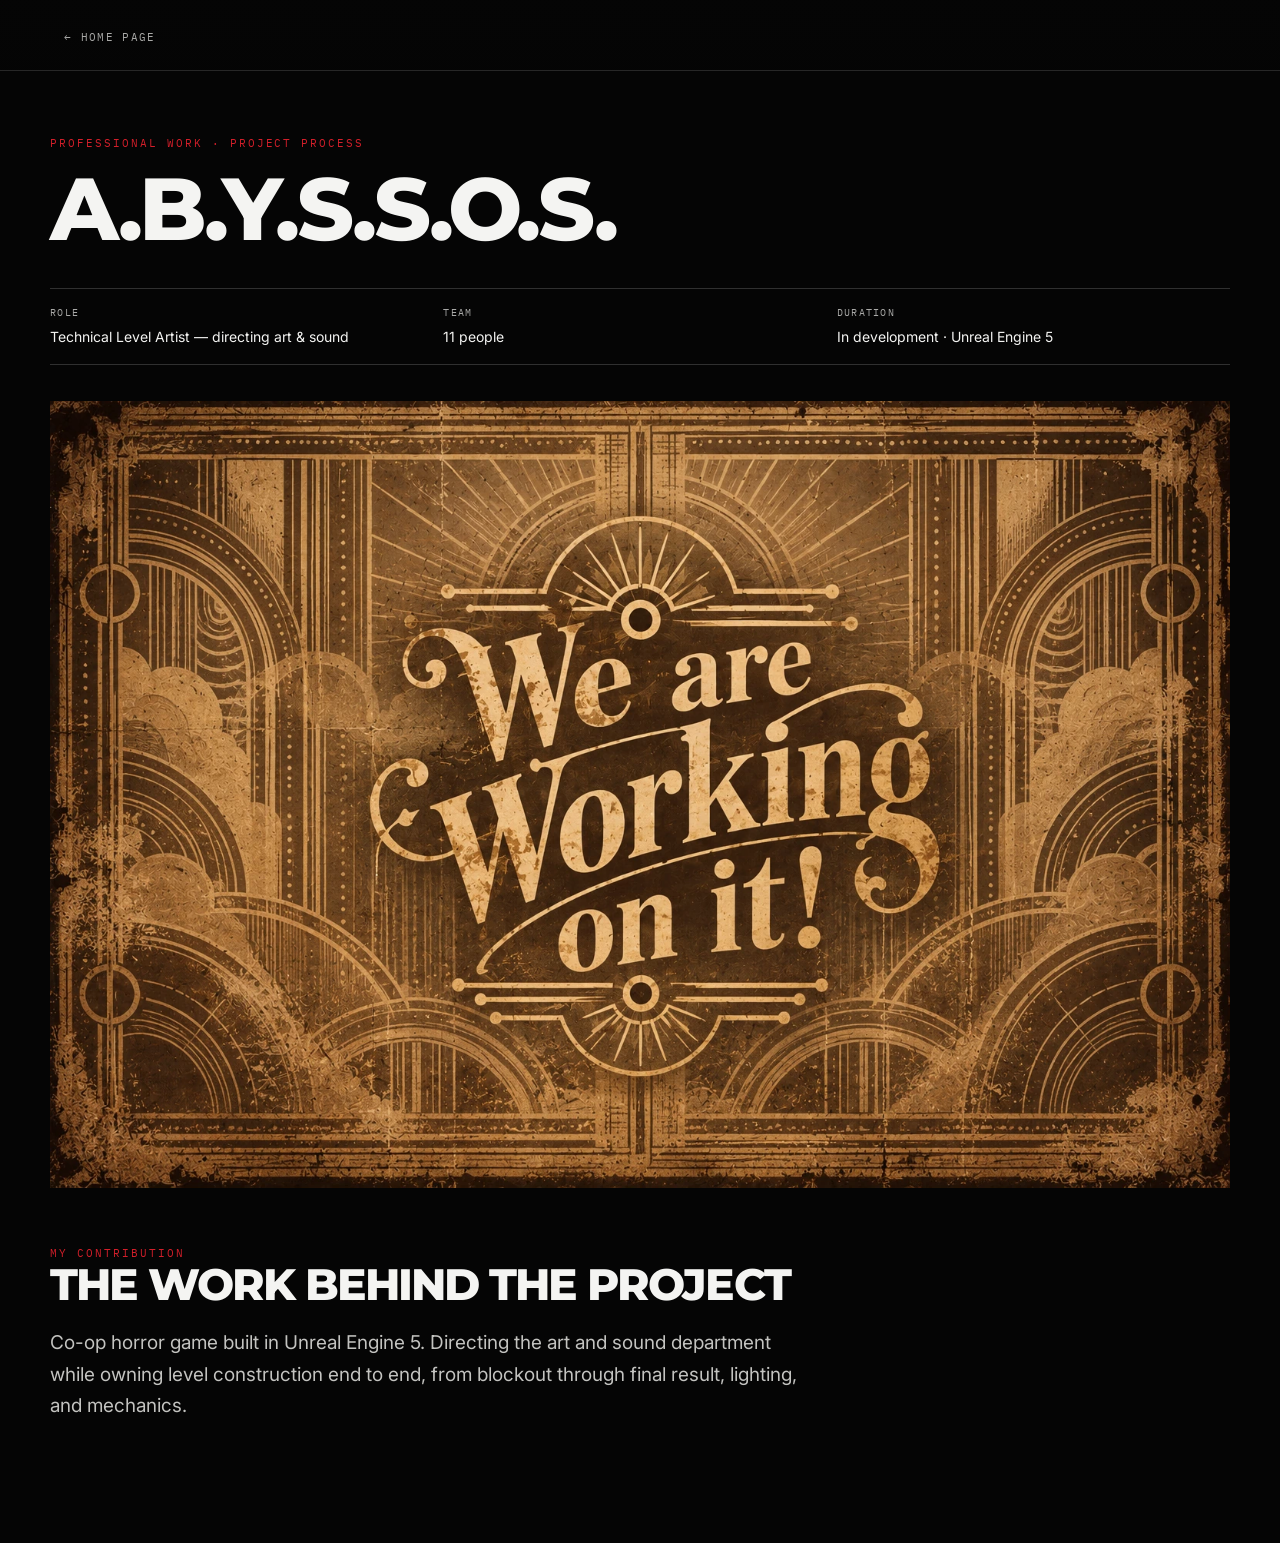
==== project-details/abyssos.html @ 3c69fbfa "Added Project tabs" ====
<!DOCTYPE html>
<html lang="en">
<head>
<meta charset="UTF-8">
<meta name="viewport" content="width=device-width, initial-scale=1">
<title>A.B.Y.S.S.O.S. — Project Process | Lorenzo Rocco</title>
<link rel="preconnect" href="https://fonts.googleapis.com">
<link rel="preconnect" href="https://fonts.gstatic.com" crossorigin>
<link href="https://fonts.googleapis.com/css2?family=Montserrat:wght@500;600;700;800&family=Inter:wght@400;500;600&family=IBM+Plex+Mono:wght@400;500&display=swap" rel="stylesheet">
<script src="../assets/page-transition.js"></script>
<link rel="stylesheet" href="./project-page.css">
</head>
<body>
<div class="page-transition" aria-hidden="true"></div>
<header class="topbar"><a class="back" href="../index.html?transition=home#professional">← Home Page</a></header>
<main>
  <div class="eyebrow">Professional Work · PROJECT PROCESS</div>
  <h1>A.B.Y.S.S.O.S.</h1>
  <div class="meta">
    <div><span>Role</span>Technical Level Artist — directing art &amp; sound</div>
    <div><span>Team</span>11 people</div>
    <div><span>Duration</span>In development · Unreal Engine 5</div>
  </div>
  <figure class="cover"><img src="../assets/abyssos.webp" alt="A.B.Y.S.S.O.S. project artwork" decoding="async"></figure>
  <section class="process">
    <div class="eyebrow">My contribution</div>
    <h2>The work behind the project</h2>
    <p>Co-op horror game built in Unreal Engine 5. Directing the art and sound department while owning level construction end to end, from blockout through final result, lighting, and mechanics.</p>
    
    <div class="page-actions"></div>
  </section>
</main>
</body>
</html>
---- project-details/project-page.css ----
:root{color-scheme:dark;--bg:#050505;--ink:#f4f4f2;--dim:#a9a9a7;--accent:#d31f2a;--line:#303030}
*{box-sizing:border-box;margin:0;padding:0}
body{min-height:100vh;background:var(--bg);color:var(--ink);font-family:Inter,Arial,sans-serif;line-height:1.65;cursor:url("../assets/designer-pencil.cur") 2 2,url("../assets/designer-pencil.png") 2 2,auto}
.page-transition{position:fixed;inset:0;z-index:1000;pointer-events:none;visibility:hidden;transform:translateX(0)}
html.page-enter-project .page-transition{visibility:visible;background:#050505;border-left:12px solid #ff3945;box-shadow:-12px 0 22px rgba(211,31,42,.6);animation:page-wipe-right .9s cubic-bezier(.72,0,.25,1) both}
html.page-enter-home .page-transition{visibility:visible;background:#050505;border-right:12px solid #ff3945;box-shadow:12px 0 22px rgba(211,31,42,.6);animation:page-wipe-left .9s cubic-bezier(.72,0,.25,1) both}
@keyframes page-wipe-right{from{transform:translateX(0)}to{transform:translateX(110%)}}
@keyframes page-wipe-left{from{transform:translateX(0)}to{transform:translateX(-110%)}}
@media(prefers-reduced-motion:reduce){.page-transition{display:none}}
a{color:inherit;text-decoration:none;cursor:inherit}
a:hover{color:var(--accent)}
.topbar{position:fixed;top:0;left:0;right:0;z-index:20;padding:22px clamp(20px,5vw,72px);border-bottom:1px solid rgba(48,48,48,.8);background:linear-gradient(to bottom,rgba(5,5,5,.98),rgba(5,5,5,.9));backdrop-filter:blur(10px)}
.back{font-family:"IBM Plex Mono",monospace;font-size:11px;letter-spacing:.12em;text-transform:uppercase;color:var(--dim)}
main{width:min(1180px,calc(100% - 40px));margin:0 auto;padding:calc(clamp(48px,8vw,100px) + 34px) 0 90px}
.eyebrow{font-family:"IBM Plex Mono",monospace;font-size:11px;letter-spacing:.18em;text-transform:uppercase;color:var(--accent)}
h1,h2{font-family:Montserrat,Arial,sans-serif;text-transform:uppercase;letter-spacing:-.045em;line-height:1.02}
h1{font-size:clamp(38px,8vw,88px);font-weight:800;margin:12px 0 34px}
h2{font-size:clamp(26px,4vw,44px);font-weight:800;margin-bottom:20px}
.meta{display:grid;grid-template-columns:repeat(3,minmax(0,1fr));border-top:1px solid var(--line);border-bottom:1px solid var(--line);margin-bottom:36px}
.meta div{padding:16px 20px 16px 0;font-size:14px}.meta span{display:block;margin-bottom:4px;color:var(--dim);font-family:"IBM Plex Mono",monospace;font-size:10px;letter-spacing:.13em;text-transform:uppercase}
.cover{width:100%;background:#111;line-height:0}.cover img{display:block;width:100%;height:auto;max-width:100%}
.process{max-width:760px;padding-top:56px}.process p{max-width:68ch;color:#c3c3c0;font-size:clamp(16px,2vw,19px)}
.award{margin-top:24px;padding:12px 16px;border:1px solid #555;color:var(--ink);font-size:13px;display:inline-block}
.page-actions{display:flex;gap:12px;flex-wrap:wrap;margin-top:32px}
.action{display:inline-flex;align-items:center;min-height:44px;padding:10px 15px;border:1px solid #777;border-bottom:2px solid var(--accent);font-family:"IBM Plex Mono",monospace;font-size:10px;font-weight:600;letter-spacing:.1em;text-transform:uppercase}
.action:hover{background:var(--accent);border-color:var(--accent);color:white}
@media(max-width:620px){.meta{grid-template-columns:1fr}.meta div{padding:12px 0;border-bottom:1px solid #202020}.meta div:last-child{border-bottom:0}.cover img{width:100%;height:auto}}
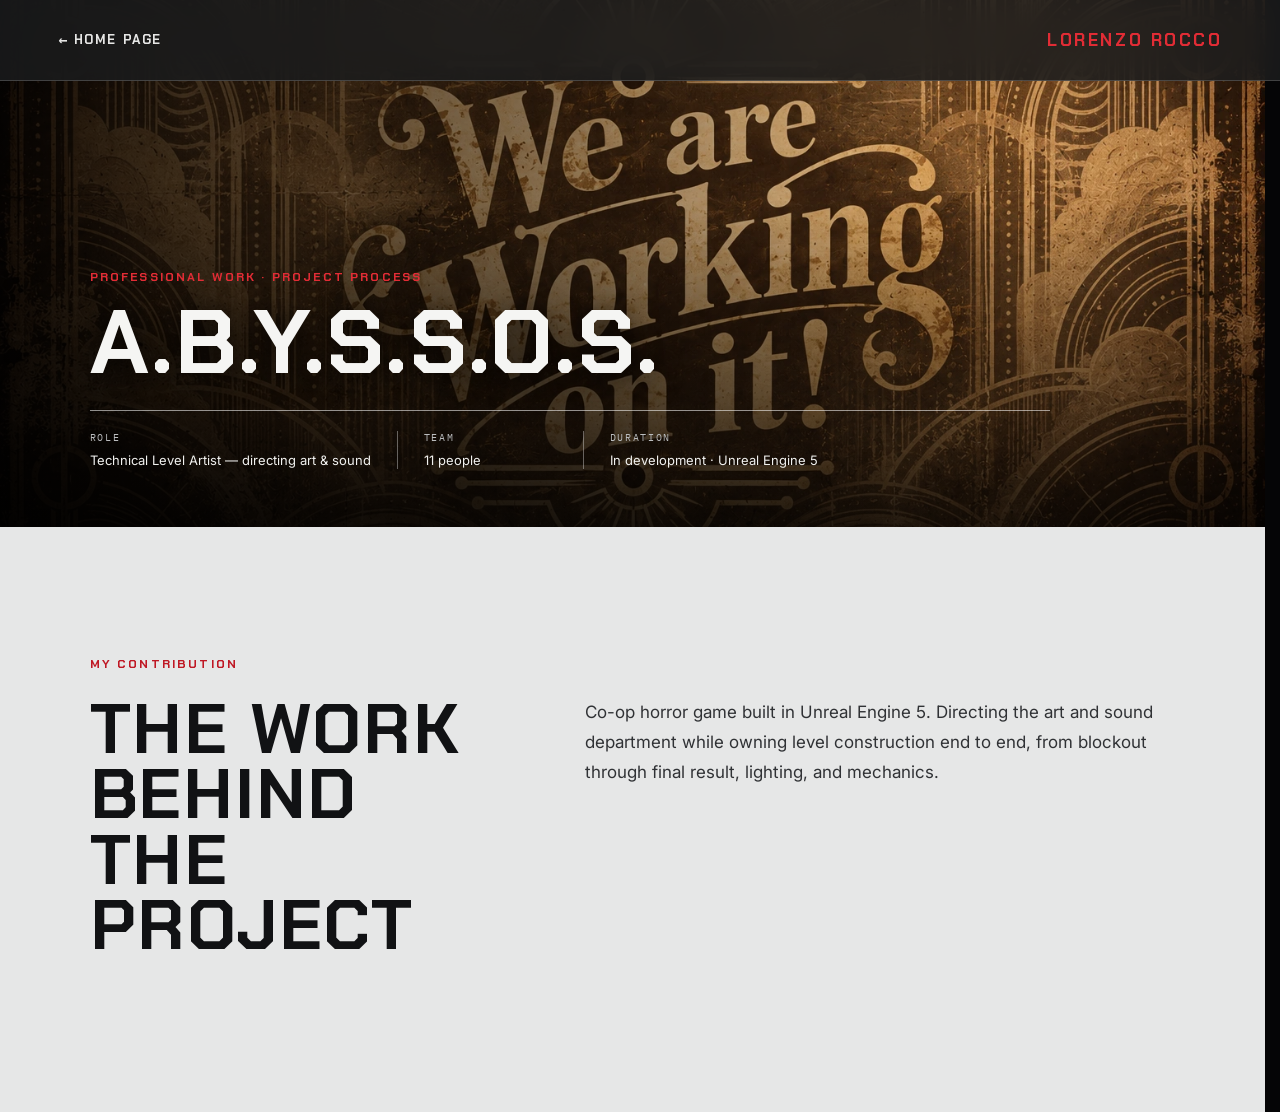
==== commit afeabfa4: "Design Update" ====
--- a/project-details/abyssos.html
+++ b/project-details/abyssos.html
@@ -7,13 +7,16 @@
 <link rel="preconnect" href="https://fonts.googleapis.com">
 <link rel="preconnect" href="https://fonts.gstatic.com" crossorigin>
 <link href="https://fonts.googleapis.com/css2?family=Montserrat:wght@500;600;700;800&family=Inter:wght@400;500;600&family=IBM+Plex+Mono:wght@400;500&display=swap" rel="stylesheet">
+<link href="https://fonts.googleapis.com/css2?family=Chakra+Petch:wght@500;600;700&display=swap" rel="stylesheet">
 <script src="../assets/page-transition.js"></script>
 <link rel="stylesheet" href="./project-page.css">
 </head>
 <body>
 <div class="page-transition" aria-hidden="true"></div>
-<header class="topbar"><a class="back" href="../index.html?transition=home#professional">← Home Page</a></header>
+<header class="topbar"><a class="back" href="../index.html?transition=home#professional">← Home Page</a><span class="brand">Lorenzo Rocco</span></header>
 <main>
+  <section class="project-hero">
+    <div class="hero-copy">
   <div class="eyebrow">Professional Work · PROJECT PROCESS</div>
   <h1>A.B.Y.S.S.O.S.</h1>
   <div class="meta">
@@ -21,7 +24,9 @@
     <div><span>Team</span>11 people</div>
     <div><span>Duration</span>In development · Unreal Engine 5</div>
   </div>
-  <figure class="cover"><img src="../assets/abyssos.webp" alt="A.B.Y.S.S.O.S. project artwork" decoding="async"></figure>
+    </div>
+    <figure class="cover"><img src="../assets/abyssos.webp" alt="A.B.Y.S.S.O.S. project artwork" decoding="async"></figure>
+  </section>
   <section class="process">
     <div class="eyebrow">My contribution</div>
     <h2>The work behind the project</h2>
@@ -31,4 +36,4 @@
   </section>
 </main>
 </body>
-</html>+</html>
--- a/project-details/project-page.css
+++ b/project-details/project-page.css
@@ -1,12 +1,31 @@
 :root{color-scheme:dark;--bg:#050505;--ink:#f4f4f2;--dim:#a9a9a7;--accent:#d31f2a;--line:#303030}
 *{box-sizing:border-box;margin:0;padding:0}
+html{overflow-y:scroll;scrollbar-gutter:stable}
 body{min-height:100vh;background:var(--bg);color:var(--ink);font-family:Inter,Arial,sans-serif;line-height:1.65;cursor:url("../assets/designer-pencil.cur") 2 2,url("../assets/designer-pencil.png") 2 2,auto}
-.page-transition{position:fixed;inset:0;z-index:1000;pointer-events:none;visibility:hidden;transform:translateX(0)}
-html.page-enter-project .page-transition{visibility:visible;background:#050505;border-left:12px solid #ff3945;box-shadow:-12px 0 22px rgba(211,31,42,.6);animation:page-wipe-right .9s cubic-bezier(.72,0,.25,1) both}
-html.page-enter-home .page-transition{visibility:visible;background:#050505;border-right:12px solid #ff3945;box-shadow:12px 0 22px rgba(211,31,42,.6);animation:page-wipe-left .9s cubic-bezier(.72,0,.25,1) both}
-@keyframes page-wipe-right{from{transform:translateX(0)}to{transform:translateX(110%)}}
-@keyframes page-wipe-left{from{transform:translateX(0)}to{transform:translateX(-110%)}}
-@media(prefers-reduced-motion:reduce){.page-transition{display:none}}
+@view-transition{navigation:auto}
+.page-transition{display:none}
+.page-preview-shell{position:fixed;top:0;bottom:0;z-index:1001;width:0;overflow:hidden;pointer-events:none}
+.page-preview-shell-project{left:0;background:#050505}
+.page-preview-shell-home{right:0;background:#0b0c0a}
+.page-preview-shell.is-revealing{animation:preview-expand .72s cubic-bezier(.72,0,.25,1) both}
+.page-preview{position:absolute;top:0;width:100vw;height:100vh;border:0;background:transparent;pointer-events:none}
+.page-preview-shell-project .page-preview{left:0}
+.page-preview-shell-home .page-preview{right:0}
+.page-preview-edge{position:fixed;top:0;bottom:0;z-index:1002;width:12px;background:#ff3945;box-shadow:0 0 22px rgba(211,31,42,.7);pointer-events:none;opacity:0}
+.page-preview-edge-project{left:0}
+.page-preview-edge-home{right:0}
+.page-preview-edge-project.is-revealing{opacity:1;animation:preview-edge-right .72s cubic-bezier(.72,0,.25,1) both}
+.page-preview-edge-home.is-revealing{opacity:1;animation:preview-edge-left .72s cubic-bezier(.72,0,.25,1) both}
+@keyframes preview-expand{from{width:0}to{width:100vw}}
+@keyframes preview-edge-right{from{transform:translateX(-12px)}to{transform:translateX(100vw)}}
+@keyframes preview-edge-left{from{transform:translateX(12px)}to{transform:translateX(-100vw)}}
+html.native-page-transition::view-transition-new(root){z-index:1;animation:none}
+html.native-page-transition::view-transition-old(root){z-index:2}
+html.native-page-transition.page-enter-project::view-transition-old(root){border-left:12px solid #ff3945;box-shadow:-12px 0 22px rgba(211,31,42,.6);animation:native-old-right .72s cubic-bezier(.72,0,.25,1) both}
+html.native-page-transition.page-enter-home::view-transition-old(root){border-right:12px solid #ff3945;box-shadow:12px 0 22px rgba(211,31,42,.6);animation:native-old-left .72s cubic-bezier(.72,0,.25,1) both}
+@keyframes native-old-right{from{transform:translateX(0)}to{transform:translateX(110%)}}
+@keyframes native-old-left{from{transform:translateX(0)}to{transform:translateX(-110%)}}
+@media(prefers-reduced-motion:reduce){.page-preview-shell,.page-preview-edge{display:none}}
 a{color:inherit;text-decoration:none;cursor:inherit}
 a:hover{color:var(--accent)}
 .topbar{position:fixed;top:0;left:0;right:0;z-index:20;padding:22px clamp(20px,5vw,72px);border-bottom:1px solid rgba(48,48,48,.8);background:linear-gradient(to bottom,rgba(5,5,5,.98),rgba(5,5,5,.9));backdrop-filter:blur(10px)}
@@ -25,3 +44,135 @@
 .action{display:inline-flex;align-items:center;min-height:44px;padding:10px 15px;border:1px solid #777;border-bottom:2px solid var(--accent);font-family:"IBM Plex Mono",monospace;font-size:10px;font-weight:600;letter-spacing:.1em;text-transform:uppercase}
 .action:hover{background:var(--accent);border-color:var(--accent);color:white}
 @media(max-width:620px){.meta{grid-template-columns:1fr}.meta div{padding:12px 0;border-bottom:1px solid #202020}.meta div:last-child{border-bottom:0}.cover img{width:100%;height:auto}}
+
+/* Match the cinematic project panels and light editorial sections on the home page. */
+:root{--bg:#050506;--ink:#f5f5f3;--dim:#b3b4b5;--accent:#e12c35}
+body{overflow-x:hidden;background:var(--bg)}
+::selection{color:#fff;background:rgba(225,44,53,.2)}
+.topbar{
+  display:flex;align-items:center;justify-content:space-between;gap:24px;
+  min-height:80px;padding:0 clamp(22px,4.5vw,72px);
+  background:rgba(26,27,29,.86);border-bottom:1px solid rgba(255,255,255,.18);
+  backdrop-filter:blur(16px);-webkit-backdrop-filter:blur(16px);
+}
+.brand{
+  color:var(--accent);font-family:'Chakra Petch',Montserrat,sans-serif;
+  font-size:17px;font-weight:700;letter-spacing:.15em;text-transform:uppercase;
+}
+.back{
+  position:relative;display:flex;align-items:center;min-height:80px;
+  color:#e6e6e5;font-family:'Chakra Petch',Montserrat,sans-serif;
+  font-size:13px;font-weight:700;letter-spacing:.12em;text-transform:uppercase;
+  transition:color .2s ease;
+}
+.back::after{
+  content:"";position:absolute;left:0;right:0;bottom:0;height:3px;
+  background:var(--accent);transform:scaleX(0);transform-origin:left;
+  transition:transform .25s ease;
+}
+.back:hover,.back:focus-visible{color:#fff;outline:none}
+.back:hover::after,.back:focus-visible::after{transform:scaleX(1)}
+main{width:100%;margin:0;padding:0}
+.project-hero{
+  position:relative;display:grid;grid-template-columns:1fr;grid-template-rows:1fr;
+  width:100%;min-height:500px;aspect-ratio:1942/809;
+  overflow:hidden;isolation:isolate;background:#0e0f10;
+}
+.cover{grid-column:1;grid-row:1;position:relative;z-index:0;width:100%;height:100%;min-height:0;overflow:hidden;background:#080809}
+.cover img{position:absolute;inset:0;display:block;width:100%;height:100%;max-width:none;object-fit:cover;object-position:center}
+.cover img[src$="ikm.webp"]{object-fit:contain}
+.cover::after{
+  content:"";position:absolute;inset:0;pointer-events:none;
+  background:linear-gradient(90deg,rgba(0,0,0,.84) 0%,rgba(0,0,0,.45) 42%,transparent 76%),
+             linear-gradient(0deg,rgba(0,0,0,.82),transparent 62%);
+}
+.hero-copy{
+  grid-column:1;grid-row:1;position:relative;z-index:1;align-self:end;
+  width:100%;padding:132px clamp(24px,7vw,112px) clamp(38px,4.5vw,68px);
+}
+.eyebrow{
+  color:var(--accent);font-family:'Chakra Petch','IBM Plex Mono',monospace;
+  font-size:12px;font-weight:700;letter-spacing:.18em;text-transform:uppercase;
+}
+h1,h2{font-family:'Chakra Petch',Montserrat,sans-serif;font-weight:700;letter-spacing:.025em}
+h1{
+  max-width:15ch;margin:15px 0 26px;
+  font-size:clamp(54px,7.1vw,110px);line-height:.9;
+  text-shadow:0 4px 28px rgba(0,0,0,.85);text-wrap:balance;
+}
+.meta{
+  display:flex;flex-wrap:wrap;max-width:960px;gap:16px 0;padding-top:20px;
+  border-top:1px solid rgba(255,255,255,.55);border-bottom:0;margin:0;
+}
+.meta div{
+  min-width:160px;padding:0 26px 0 0;margin-right:26px;
+  border-right:1px solid rgba(255,255,255,.36);
+  color:#f1f1ef;font-size:13px;line-height:1.4;
+}
+.meta div:last-child{border-right:0;margin-right:0}
+.meta span{
+  display:block;margin-bottom:6px;color:#bbbdbf;
+  font-family:'IBM Plex Mono',monospace;font-size:10px;letter-spacing:.17em;text-transform:uppercase;
+}
+.process{
+  display:grid;grid-template-columns:minmax(0,.8fr) minmax(0,1.2fr);
+  grid-template-rows:auto auto auto auto;align-content:start;
+  column-gap:clamp(42px,8vw,150px);row-gap:0;
+  width:100%;max-width:none;margin:0;
+  padding:clamp(96px,10vw,150px) clamp(24px,7vw,112px) clamp(110px,12vw,180px);
+  background:#e6e7e7;color:#111214;
+}
+.process .eyebrow{grid-column:1;grid-row:1;margin-bottom:22px;color:#bf1824}
+h2{
+  grid-column:1;grid-row:2/span 3;align-self:start;max-width:11ch;
+  margin:0;color:#111214;font-size:clamp(46px,5.5vw,84px);
+  line-height:.93;
+}
+.process p{
+  grid-column:2;grid-row:2;max-width:62ch;
+  color:#303235;font-size:clamp(17px,1.3vw,20px);line-height:1.78;
+}
+.award{
+  grid-column:2;grid-row:3;justify-self:start;
+  margin-top:28px;padding:12px 18px;border:1px solid #757779;
+  color:#222427;font-family:'Chakra Petch',Montserrat,sans-serif;
+  font-size:13px;font-weight:600;letter-spacing:.02em;
+}
+.page-actions{grid-column:2;grid-row:4;display:flex;gap:12px;flex-wrap:wrap;margin-top:34px}
+.page-actions:empty{display:none}
+.action{
+  display:inline-flex;align-items:center;justify-content:center;min-height:44px;
+  padding:11px 26px 11px 18px;border:0;background:#111214;color:#fff;
+  clip-path:polygon(0 0,100% 0,calc(100% - 13px) 100%,0 100%);
+  font-family:'Chakra Petch',Montserrat,sans-serif;font-size:12px;font-weight:700;
+  letter-spacing:.1em;text-transform:uppercase;
+  transition:background .2s ease,transform .2s ease;
+}
+.action:hover,.action:focus-visible{background:var(--accent);color:#fff;transform:translateY(-2px);outline:none}
+@media(max-width:1000px){
+  .project-hero{display:flex;flex-direction:column;min-height:0;aspect-ratio:auto}
+  .cover{order:-1;height:auto;min-height:0;aspect-ratio:1942/809}
+  .hero-copy{align-self:auto;padding:42px clamp(24px,6vw,70px) 48px;background:#111214}
+  h1{font-size:clamp(46px,7vw,78px)}
+  .meta{max-width:none}
+  .process{grid-template-columns:1fr;row-gap:0;padding:90px clamp(24px,6vw,70px) 120px}
+  .process .eyebrow,.process h2,.process p,.award,.page-actions{grid-column:1;grid-row:auto}
+  h2{max-width:16ch;margin-bottom:34px}
+}
+@media(max-width:620px){
+  .topbar{min-height:72px;padding:0 20px}
+  .brand{font-size:13px;letter-spacing:.1em}
+  .back{min-height:72px;font-size:11px;letter-spacing:.06em}
+  .project-hero{padding-top:72px}
+  .hero-copy{padding:32px 20px 42px}
+  .hero-copy .eyebrow{font-size:10px;letter-spacing:.12em}
+  h1{font-size:clamp(38px,10vw,58px);margin:14px 0 24px}
+  .meta{display:grid;grid-template-columns:repeat(2,minmax(0,1fr));gap:16px 12px;padding-top:18px}
+  .meta div{min-width:0;margin:0;padding:0;border:0;font-size:12px}
+  .meta div:first-child{grid-column:1/-1}
+  .process{padding:76px 20px 100px}
+  h2{font-size:clamp(42px,10vw,64px);margin-bottom:30px}
+  .process p{font-size:16px;line-height:1.7}
+  .page-actions{margin-top:28px}
+}
+@media(prefers-reduced-motion:reduce){.back::after,.action{transition:none}}
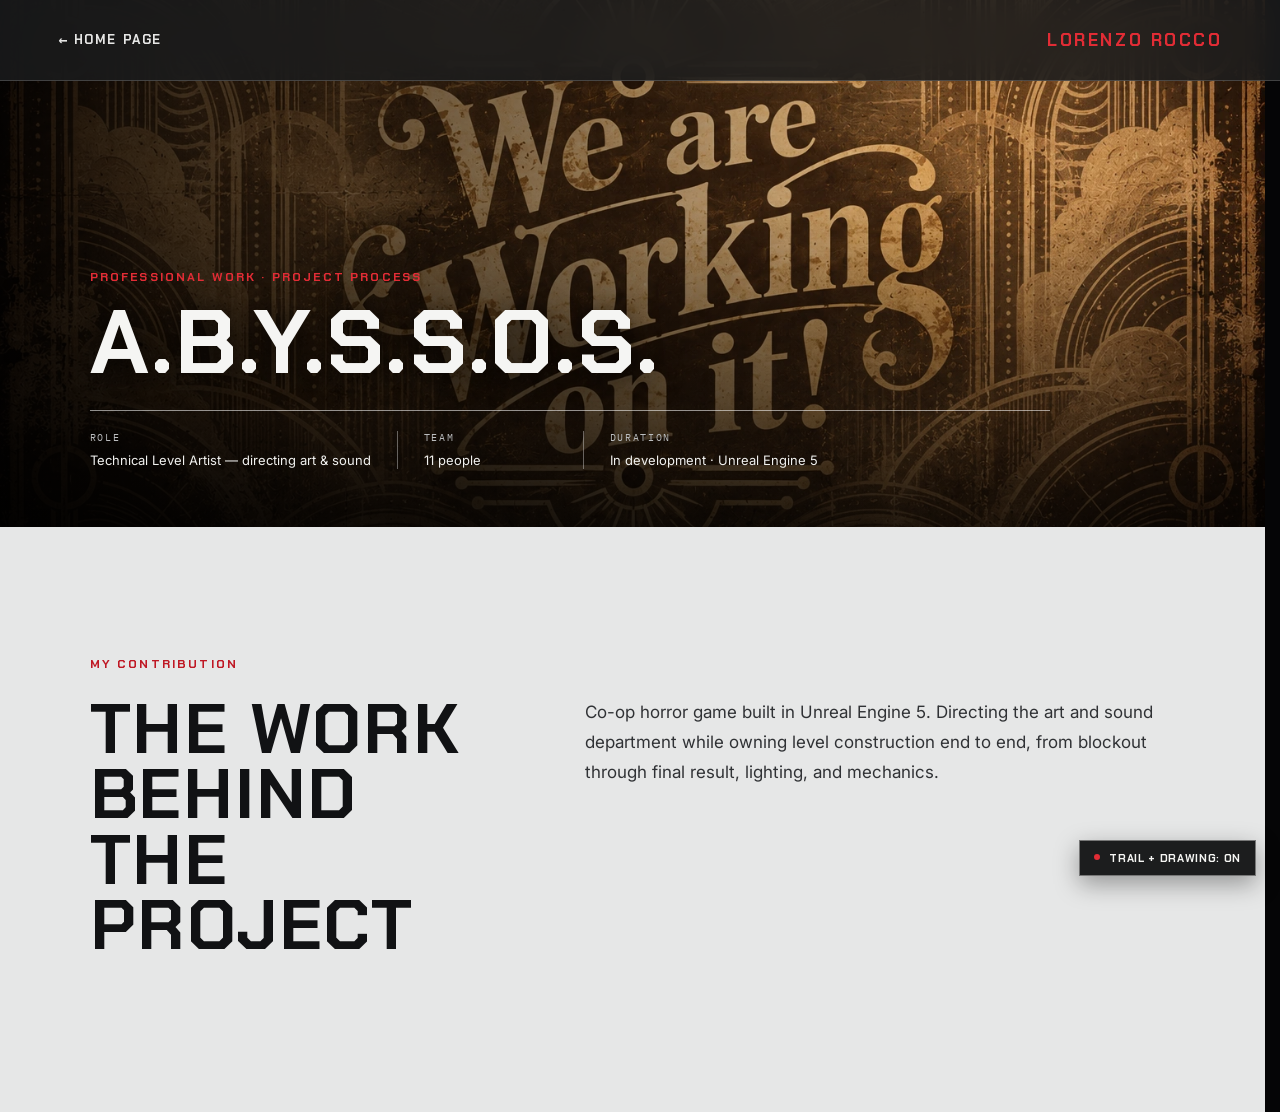
==== commit ab3fe3c3: "Added Localization" ====
--- a/project-details/abyssos.html
+++ b/project-details/abyssos.html
@@ -10,9 +10,15 @@
 <link href="https://fonts.googleapis.com/css2?family=Chakra+Petch:wght@500;600;700&display=swap" rel="stylesheet">
 <script src="../assets/page-transition.js"></script>
 <link rel="stylesheet" href="./project-page.css">
+<link rel="stylesheet" href="../assets/localization.css">
+<script src="../assets/project-pointer.js" defer></script>
+<script src="../assets/locales-projects.js" defer></script>
+<script src="../assets/localization.js" defer></script>
 </head>
 <body>
 <div class="page-transition" aria-hidden="true"></div>
+<canvas id="cursor-trail" aria-hidden="true"></canvas>
+<button id="trail-toggle" type="button" aria-pressed="true" hidden>Trail + drawing: On</button>
 <header class="topbar"><a class="back" href="../index.html?transition=home#professional">← Home Page</a><span class="brand">Lorenzo Rocco</span></header>
 <main>
   <section class="project-hero">
@@ -25,7 +31,7 @@
     <div><span>Duration</span>In development · Unreal Engine 5</div>
   </div>
     </div>
-    <figure class="cover"><img src="../assets/abyssos.webp" alt="A.B.Y.S.S.O.S. project artwork" decoding="async"></figure>
+    <figure class="cover"><img src="../assets/abyssos.webp" alt="A.B.Y.S.S.O.S. project artwork" decoding="async" draggable="false"></figure>
   </section>
   <section class="process">
     <div class="eyebrow">My contribution</div>
--- a/project-details/project-page.css
+++ b/project-details/project-page.css
@@ -48,7 +48,20 @@
 /* Match the cinematic project panels and light editorial sections on the home page. */
 :root{--bg:#050506;--ink:#f5f5f3;--dim:#b3b4b5;--accent:#e12c35}
 body{overflow-x:hidden;background:var(--bg)}
-::selection{color:#fff;background:rgba(225,44,53,.2)}
+::selection{color:#fff;background:rgba(225,44,53,.16);text-decoration:underline;text-decoration-color:#e53943;text-decoration-thickness:2px;text-underline-offset:2px}
+::-moz-selection{color:#fff;background:rgba(225,44,53,.16);text-decoration:underline;text-decoration-color:#e53943}
+body,body *{cursor:url("../assets/designer-pencil.cur") 2 2,url("../assets/designer-pencil.png") 2 2,auto}
+#cursor-trail{position:fixed;inset:0;z-index:21;width:100%;height:100%;pointer-events:none;contain:strict}
+#click-pulse{position:fixed;left:0;top:0;z-index:22;width:10px;height:10px;border:1.5px solid rgba(255,70,80,.95);border-radius:50%;opacity:0;pointer-events:none;transform:translate(-50%,-50%) scale(.5);box-shadow:0 0 8px rgba(211,31,42,.45)}
+#click-pulse.active{animation:cursor-click-pulse .46s ease-out forwards}
+@keyframes cursor-click-pulse{0%{opacity:.9;transform:translate(-50%,-50%) scale(.55)}65%{opacity:.48}100%{opacity:0;transform:translate(-50%,-50%) scale(4.2)}}
+#trail-toggle{position:fixed;right:calc(24px + env(safe-area-inset-right,0px));bottom:calc(24px + env(safe-area-inset-bottom,0px));z-index:30;padding:10px 14px;border:1px solid #777;background:rgba(12,13,14,.93);color:var(--ink);font-family:'Chakra Petch','IBM Plex Mono',monospace;font-size:11px;font-weight:700;letter-spacing:.06em;text-transform:uppercase;cursor:pointer;box-shadow:0 8px 24px rgba(0,0,0,.35);transition:border-color .2s ease,color .2s ease}
+#trail-toggle::before{content:"";display:inline-block;width:6px;height:6px;margin-right:9px;border-radius:50%;background:var(--accent);vertical-align:2px}
+#trail-toggle[aria-pressed="false"]{color:var(--dim)}
+#trail-toggle[aria-pressed="false"]::before{background:var(--dim)}
+#trail-toggle:hover,#trail-toggle:focus-visible{border-color:var(--accent);outline:none}
+#trail-toggle[hidden]{display:none}
+@media(hover:none),(pointer:coarse){#cursor-trail{display:none}}
 .topbar{
   display:flex;align-items:center;justify-content:space-between;gap:24px;
   min-height:80px;padding:0 clamp(22px,4.5vw,72px);
@@ -79,7 +92,7 @@
   overflow:hidden;isolation:isolate;background:#0e0f10;
 }
 .cover{grid-column:1;grid-row:1;position:relative;z-index:0;width:100%;height:100%;min-height:0;overflow:hidden;background:#080809}
-.cover img{position:absolute;inset:0;display:block;width:100%;height:100%;max-width:none;object-fit:cover;object-position:center}
+.cover img{position:absolute;inset:0;display:block;width:100%;height:100%;max-width:none;object-fit:cover;object-position:center;pointer-events:none;user-select:none;-webkit-user-drag:none}
 .cover img[src$="ikm.webp"]{object-fit:contain}
 .cover::after{
   content:"";position:absolute;inset:0;pointer-events:none;
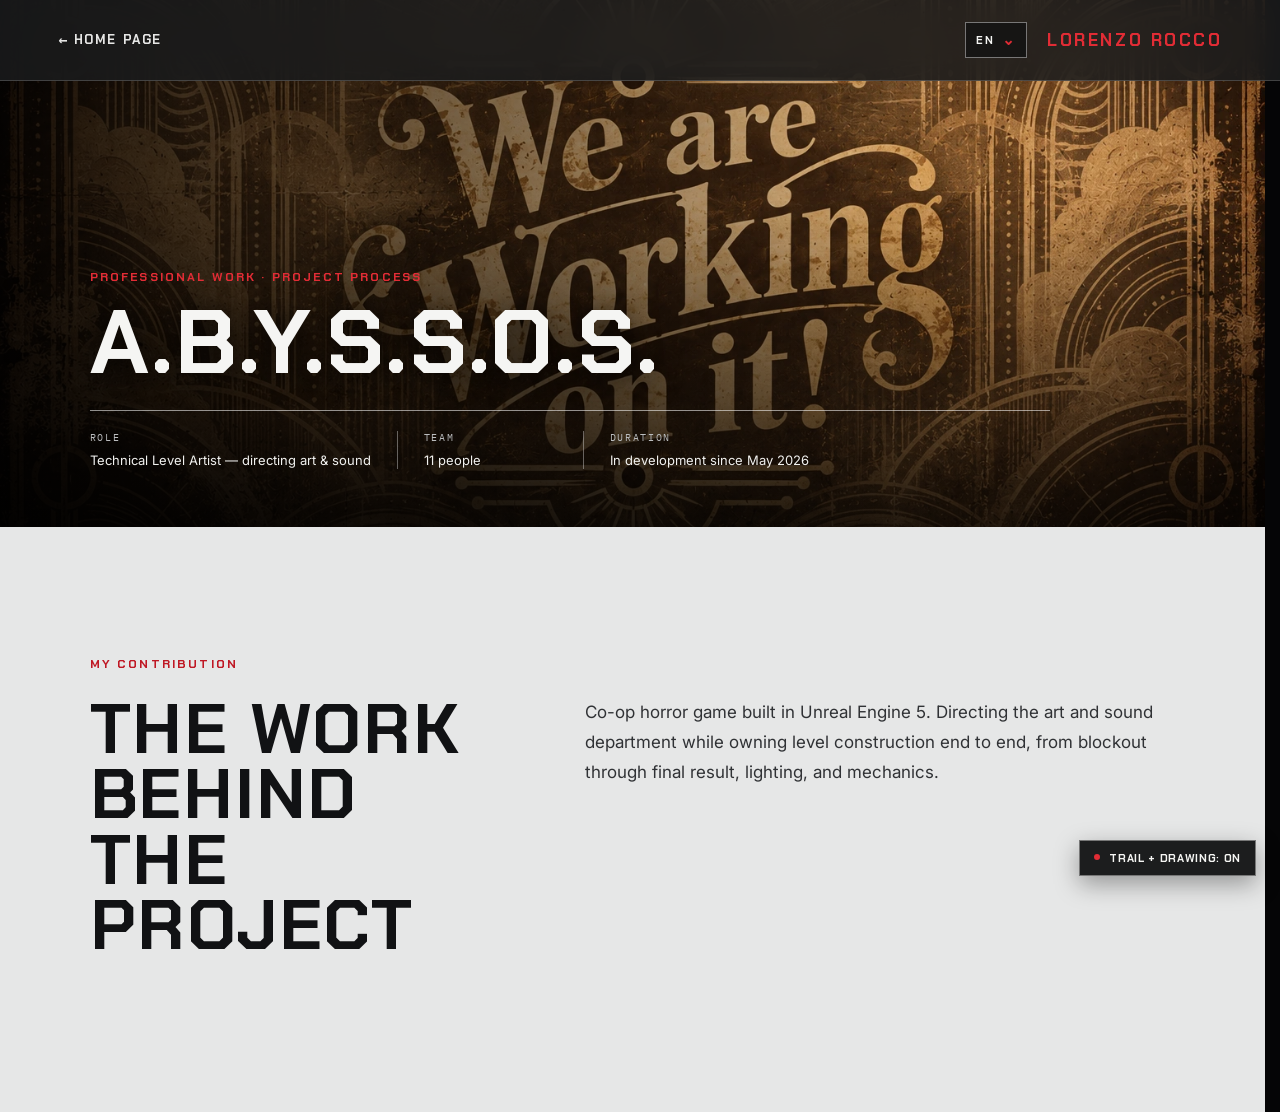
==== commit b8a93929: "Update" ====
--- a/project-details/abyssos.html
+++ b/project-details/abyssos.html
@@ -28,7 +28,7 @@
   <div class="meta">
     <div><span>Role</span>Technical Level Artist — directing art &amp; sound</div>
     <div><span>Team</span>11 people</div>
-    <div><span>Duration</span>In development · Unreal Engine 5</div>
+    <div><span>Duration</span>In development since May 2026</div>
   </div>
     </div>
     <figure class="cover"><img src="../assets/abyssos.webp" alt="A.B.Y.S.S.O.S. project artwork" decoding="async" draggable="false"></figure>
--- a/assets/localization.css
+++ b/assets/localization.css
@@ -0,0 +1,24 @@
+.locale-picker{position:relative;flex:none;font-family:'Chakra Petch','Montserrat',sans-serif}
+.locale-trigger{display:inline-flex;align-items:center;justify-content:center;gap:8px;min-width:58px;min-height:36px;padding:7px 10px;border:1px solid rgba(255,255,255,.42);background:rgba(15,16,18,.75);color:#f5f5f3;font:700 11px/1 'Chakra Petch','Montserrat',sans-serif;letter-spacing:.12em;cursor:inherit}
+.locale-trigger::after{content:'⌄';color:#e12c35;font-size:15px;line-height:.7;transition:transform .2s ease}
+.locale-picker.open .locale-trigger::after{transform:rotate(180deg)}
+.locale-trigger:hover,.locale-trigger:focus-visible{border-color:#e12c35;outline:none}
+.locale-options{position:absolute;top:calc(100% + 8px);right:0;z-index:40;min-width:146px;padding:6px;border:1px solid #56585a;border-top:3px solid #e12c35;background:#141618;box-shadow:0 16px 34px rgba(0,0,0,.55);opacity:0;visibility:hidden;transform:translateY(-8px);pointer-events:none;transition:opacity .2s ease,transform .2s ease,visibility 0s linear .2s}
+.locale-picker.open .locale-options{opacity:1;visibility:visible;transform:translateY(0);pointer-events:auto;transition:opacity .2s ease,transform .2s ease,visibility 0s}
+.locale-options button{display:block;width:100%;padding:10px 12px;border:0;background:transparent;color:#c8c9ca;text-align:left;font:600 12px/1.2 'Chakra Petch','Montserrat',sans-serif;cursor:inherit}
+.locale-options button:hover,.locale-options button:focus-visible,.locale-options button[aria-pressed="true"]{background:rgba(225,44,53,.13);color:#fff;outline:none}
+.locale-options button[aria-pressed="true"]{border-left:2px solid #e12c35;padding-left:10px}
+.topbar-locale{display:flex;align-items:center;justify-content:flex-end;gap:20px;min-width:0}
+html[lang="ja"] .hero h1{white-space:normal;text-transform:none;text-wrap:balance;overflow-wrap:anywhere}
+@media(max-width:720px){
+  nav .locale-picker{width:100%;margin-top:12px}
+  nav .locale-trigger{min-height:48px;padding:10px 14px;font-size:15px}
+  nav .locale-options{position:static;width:min(220px,100%);margin-top:8px}
+  nav .locale-picker:not(.open) .locale-options{display:none}
+}
+@media(max-width:620px){
+  .topbar-locale{gap:9px}
+  .topbar-locale .locale-trigger{min-width:49px;min-height:32px;padding:6px;font-size:10px}
+  .topbar-locale .brand{font-size:11px;letter-spacing:.04em;white-space:nowrap}
+}
+@media(prefers-reduced-motion:reduce){.locale-trigger::after,.locale-options{transition:none}}
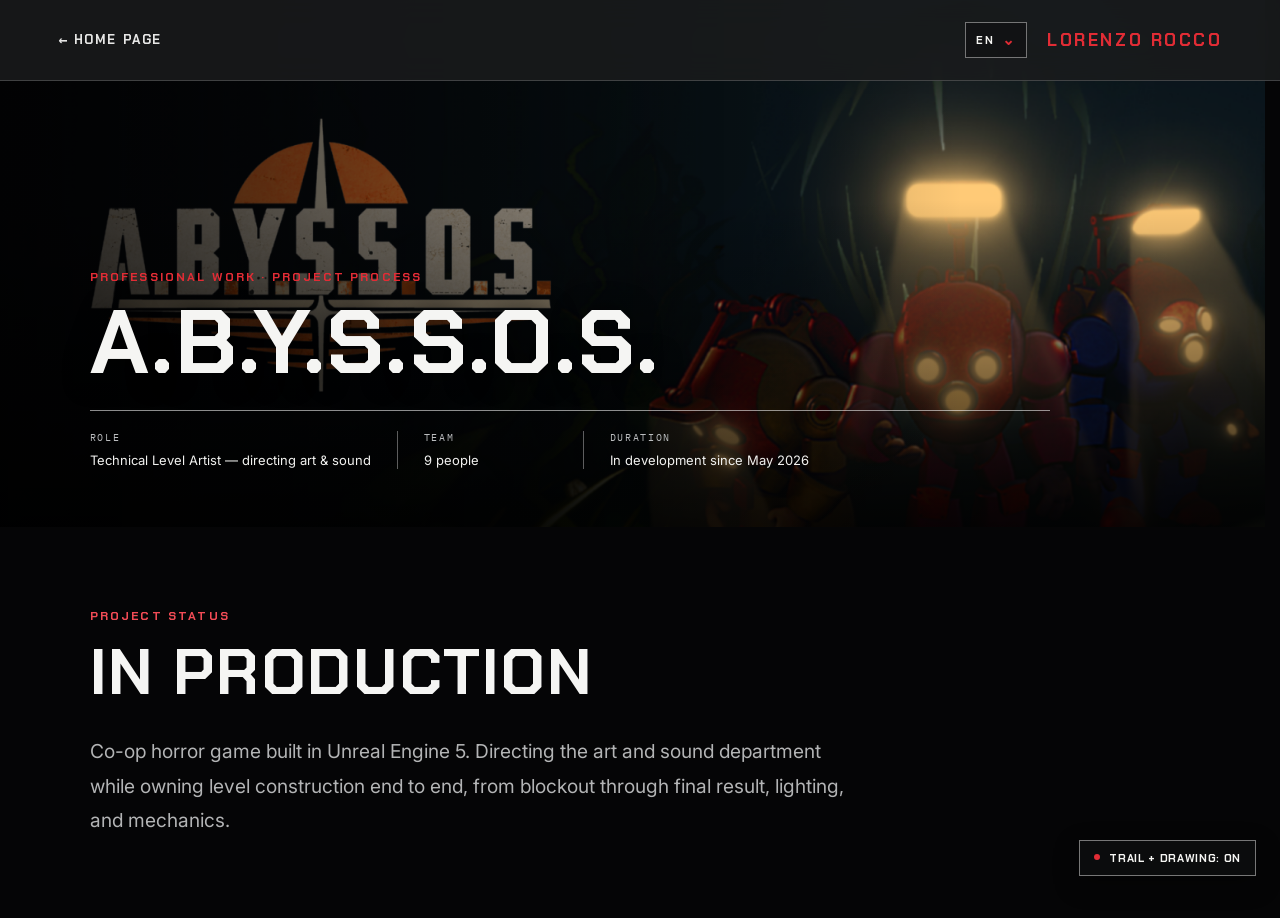
==== commit c74fcbc7: "Added project details" ====
--- a/project-details/abyssos.html
+++ b/project-details/abyssos.html
@@ -10,6 +10,8 @@
 <link href="https://fonts.googleapis.com/css2?family=Chakra+Petch:wght@500;600;700&display=swap" rel="stylesheet">
 <script src="../assets/page-transition.js"></script>
 <link rel="stylesheet" href="./project-page.css">
+<link rel="stylesheet" href="./self.css">
+<link rel="stylesheet" href="./steam-projects.css">
 <link rel="stylesheet" href="../assets/localization.css">
 <script src="../assets/project-pointer.js" defer></script>
 <script src="../assets/locales-projects.js" defer></script>
@@ -27,18 +29,16 @@
   <h1>A.B.Y.S.S.O.S.</h1>
   <div class="meta">
     <div><span>Role</span>Technical Level Artist — directing art &amp; sound</div>
-    <div><span>Team</span>11 people</div>
+    <div><span>Team</span>9 people</div>
     <div><span>Duration</span>In development since May 2026</div>
   </div>
     </div>
-    <figure class="cover"><img src="../assets/abyssos.webp" alt="A.B.Y.S.S.O.S. project artwork" decoding="async" draggable="false"></figure>
+    <figure class="cover"><img src="../assets/abyssos-banner.png" alt="A.B.Y.S.S.O.S. project artwork" decoding="async" draggable="false"></figure>
   </section>
-  <section class="process">
-    <div class="eyebrow">My contribution</div>
-    <h2>The work behind the project</h2>
+  <section class="self-media project-status" aria-labelledby="status-title">
+    <div class="eyebrow">Project status</div>
+    <h2 id="status-title">In production</h2>
     <p>Co-op horror game built in Unreal Engine 5. Directing the art and sound department while owning level construction end to end, from blockout through final result, lighting, and mechanics.</p>
-    
-    <div class="page-actions"></div>
   </section>
 </main>
 </body>
--- a/project-details/project-page.css
+++ b/project-details/project-page.css
@@ -5,24 +5,24 @@
 @view-transition{navigation:auto}
 .page-transition{display:none}
 .page-preview-shell{position:fixed;top:0;bottom:0;z-index:1001;width:0;overflow:hidden;pointer-events:none}
-.page-preview-shell-project{left:0;background:#050505}
-.page-preview-shell-home{right:0;background:#0b0c0a}
+.page-preview-shell-project{right:0;background:#050505}
+.page-preview-shell-home{left:0;background:#0b0c0a}
 .page-preview-shell.is-revealing{animation:preview-expand .72s cubic-bezier(.72,0,.25,1) both}
 .page-preview{position:absolute;top:0;width:100vw;height:100vh;border:0;background:transparent;pointer-events:none}
-.page-preview-shell-project .page-preview{left:0}
-.page-preview-shell-home .page-preview{right:0}
+.page-preview-shell-project .page-preview{right:0}
+.page-preview-shell-home .page-preview{left:0}
 .page-preview-edge{position:fixed;top:0;bottom:0;z-index:1002;width:12px;background:#ff3945;box-shadow:0 0 22px rgba(211,31,42,.7);pointer-events:none;opacity:0}
-.page-preview-edge-project{left:0}
-.page-preview-edge-home{right:0}
-.page-preview-edge-project.is-revealing{opacity:1;animation:preview-edge-right .72s cubic-bezier(.72,0,.25,1) both}
-.page-preview-edge-home.is-revealing{opacity:1;animation:preview-edge-left .72s cubic-bezier(.72,0,.25,1) both}
+.page-preview-edge-project{right:0}
+.page-preview-edge-home{left:0}
+.page-preview-edge-project.is-revealing{opacity:1;animation:preview-edge-left .72s cubic-bezier(.72,0,.25,1) both}
+.page-preview-edge-home.is-revealing{opacity:1;animation:preview-edge-right .72s cubic-bezier(.72,0,.25,1) both}
 @keyframes preview-expand{from{width:0}to{width:100vw}}
 @keyframes preview-edge-right{from{transform:translateX(-12px)}to{transform:translateX(100vw)}}
 @keyframes preview-edge-left{from{transform:translateX(12px)}to{transform:translateX(-100vw)}}
 html.native-page-transition::view-transition-new(root){z-index:1;animation:none}
 html.native-page-transition::view-transition-old(root){z-index:2}
-html.native-page-transition.page-enter-project::view-transition-old(root){border-left:12px solid #ff3945;box-shadow:-12px 0 22px rgba(211,31,42,.6);animation:native-old-right .72s cubic-bezier(.72,0,.25,1) both}
-html.native-page-transition.page-enter-home::view-transition-old(root){border-right:12px solid #ff3945;box-shadow:12px 0 22px rgba(211,31,42,.6);animation:native-old-left .72s cubic-bezier(.72,0,.25,1) both}
+html.native-page-transition.page-enter-project::view-transition-old(root){border-right:12px solid #ff3945;box-shadow:12px 0 22px rgba(211,31,42,.6);animation:native-old-left .72s cubic-bezier(.72,0,.25,1) both}
+html.native-page-transition.page-enter-home::view-transition-old(root){border-left:12px solid #ff3945;box-shadow:-12px 0 22px rgba(211,31,42,.6);animation:native-old-right .72s cubic-bezier(.72,0,.25,1) both}
 @keyframes native-old-right{from{transform:translateX(0)}to{transform:translateX(110%)}}
 @keyframes native-old-left{from{transform:translateX(0)}to{transform:translateX(-110%)}}
 @media(prefers-reduced-motion:reduce){.page-preview-shell,.page-preview-edge{display:none}}
--- a/project-details/self.css
+++ b/project-details/self.css
@@ -0,0 +1,41 @@
+.self-section .self-copy{grid-column:2;grid-row:2/span 3;min-width:0}
+.self-copy p+p{margin-top:22px}
+.self-copy .page-actions{margin-top:30px}
+.self-facts{color:#303235;font-size:17px;line-height:1.7}
+.self-facts dt{font-family:'Chakra Petch',sans-serif;font-weight:700;color:#111214;margin-top:18px}
+.self-facts dt:first-child{margin-top:0}
+.self-facts dd{margin:0}
+.self-section:nth-of-type(odd){background:#d9dada}
+.self-media{padding:80px clamp(20px,7vw,112px);scroll-margin-top:100px}
+.self-media h2{color:var(--ink);max-width:none;font-size:clamp(36px,5vw,66px);margin:16px 0 32px}
+.self-media .eyebrow{color:#f14b55}
+.self-video{aspect-ratio:16/9;margin-bottom:24px;background:#111}
+.self-video iframe{width:100%;height:100%;border:0}
+.self-video-link{display:grid;place-content:center;justify-items:center;gap:20px;width:100%;height:100%;padding:24px;text-align:center;background:linear-gradient(#0009,#000b),var(--trailer-cover,url('../assets/self-banner.png')) center/cover;color:#fff;font-family:'Chakra Petch',sans-serif;font-size:clamp(18px,3vw,32px)}
+.self-video-link:hover{color:#fff}
+.self-video-link:focus-visible{outline:3px solid var(--accent);outline-offset:3px}
+.self-video-link span{display:grid;place-items:center;width:72px;height:54px;background:#c51b25;border-radius:12px;font-size:28px}
+.gallery-intro{color:var(--dim);margin-bottom:32px}
+.self-gallery{display:grid;gap:48px;max-width:1600px;margin:auto}
+.self-gallery figure{margin:0;min-width:0}
+.self-gallery a{display:block;border:1px solid #393b3b}
+.self-gallery a:focus-visible{outline:3px solid var(--accent);outline-offset:5px}
+.self-gallery img{display:block;width:100%;height:auto}
+.self-gallery figcaption{color:#c4c6c6;font-size:14px;line-height:1.6;margin-top:12px}
+.self-gallery figcaption span{color:#f14b55;font-family:'IBM Plex Mono',monospace;margin-right:10px}
+:is(#self-breakdown,.project-breakdown){padding-left:12px;padding-right:12px}
+:is(#self-breakdown,.project-breakdown)>.eyebrow,:is(#self-breakdown,.project-breakdown)>h2,:is(#self-breakdown,.project-breakdown)>.gallery-intro{margin-left:clamp(8px,4vw,72px);margin-right:clamp(8px,4vw,72px)}
+.self-gallery{max-width:1920px;gap:64px}
+.self-gallery a{cursor:zoom-in}
+.self-gallery figcaption{font-size:16px;padding:0 8px}
+.self-zoom{width:100vw;max-width:100vw;height:100dvh;max-height:100dvh;margin:0;padding:0;border:0;background:#090a0b;color:#fff}
+.self-zoom::backdrop{background:#000}
+.self-zoom[open]{display:flex;flex-direction:column}
+.self-zoom-bar{display:flex;align-items:center;gap:10px;flex-wrap:wrap;padding:14px 20px;border-bottom:1px solid #555;background:#191a1b}
+.self-zoom-bar button{min-width:44px;min-height:44px;padding:8px 14px;background:#303234;color:#fff;border:1px solid #777;font:inherit;cursor:pointer}
+.self-zoom-bar button:focus-visible{outline:3px solid #ff5963;outline-offset:2px}
+.self-zoom-bar .zoom-close{margin-left:auto}
+.self-zoom-scroll{overflow:auto;flex:1;min-height:0;overscroll-behavior:contain;padding:12px}
+.self-zoom-scroll img{display:block;max-width:none;height:auto;margin:auto}
+body:has(.self-zoom[open]){overflow:hidden}
+@media(max-width:1000px){.self-section .self-copy{grid-column:1;grid-row:auto}.self-media{padding-top:64px;padding-bottom:64px}}
--- a/project-details/steam-projects.css
+++ b/project-details/steam-projects.css
@@ -0,0 +1,5 @@
+.self-video video{display:block;width:100%;height:100%;object-fit:contain;background:#090909}
+.steam-trailer .page-actions{margin-top:28px}
+.trailer-error{margin-top:20px;color:#e0e0df;line-height:1.7}
+.trailer-error[hidden]{display:none}
+.project-status p{max-width:65ch;color:var(--dim);font-size:clamp(16px,1.5vw,20px);line-height:1.8}
--- a/assets/localization.css
+++ b/assets/localization.css
@@ -9,7 +9,7 @@
 .locale-options button:hover,.locale-options button:focus-visible,.locale-options button[aria-pressed="true"]{background:rgba(225,44,53,.13);color:#fff;outline:none}
 .locale-options button[aria-pressed="true"]{border-left:2px solid #e12c35;padding-left:10px}
 .topbar-locale{display:flex;align-items:center;justify-content:flex-end;gap:20px;min-width:0}
-html[lang="ja"] .hero h1{white-space:normal;text-transform:none;text-wrap:balance;overflow-wrap:anywhere}
+html[lang="ja"] .hero h1{white-space:normal;text-wrap:balance;overflow-wrap:anywhere}
 @media(max-width:720px){
   nav .locale-picker{width:100%;margin-top:12px}
   nav .locale-trigger{min-height:48px;padding:10px 14px;font-size:15px}
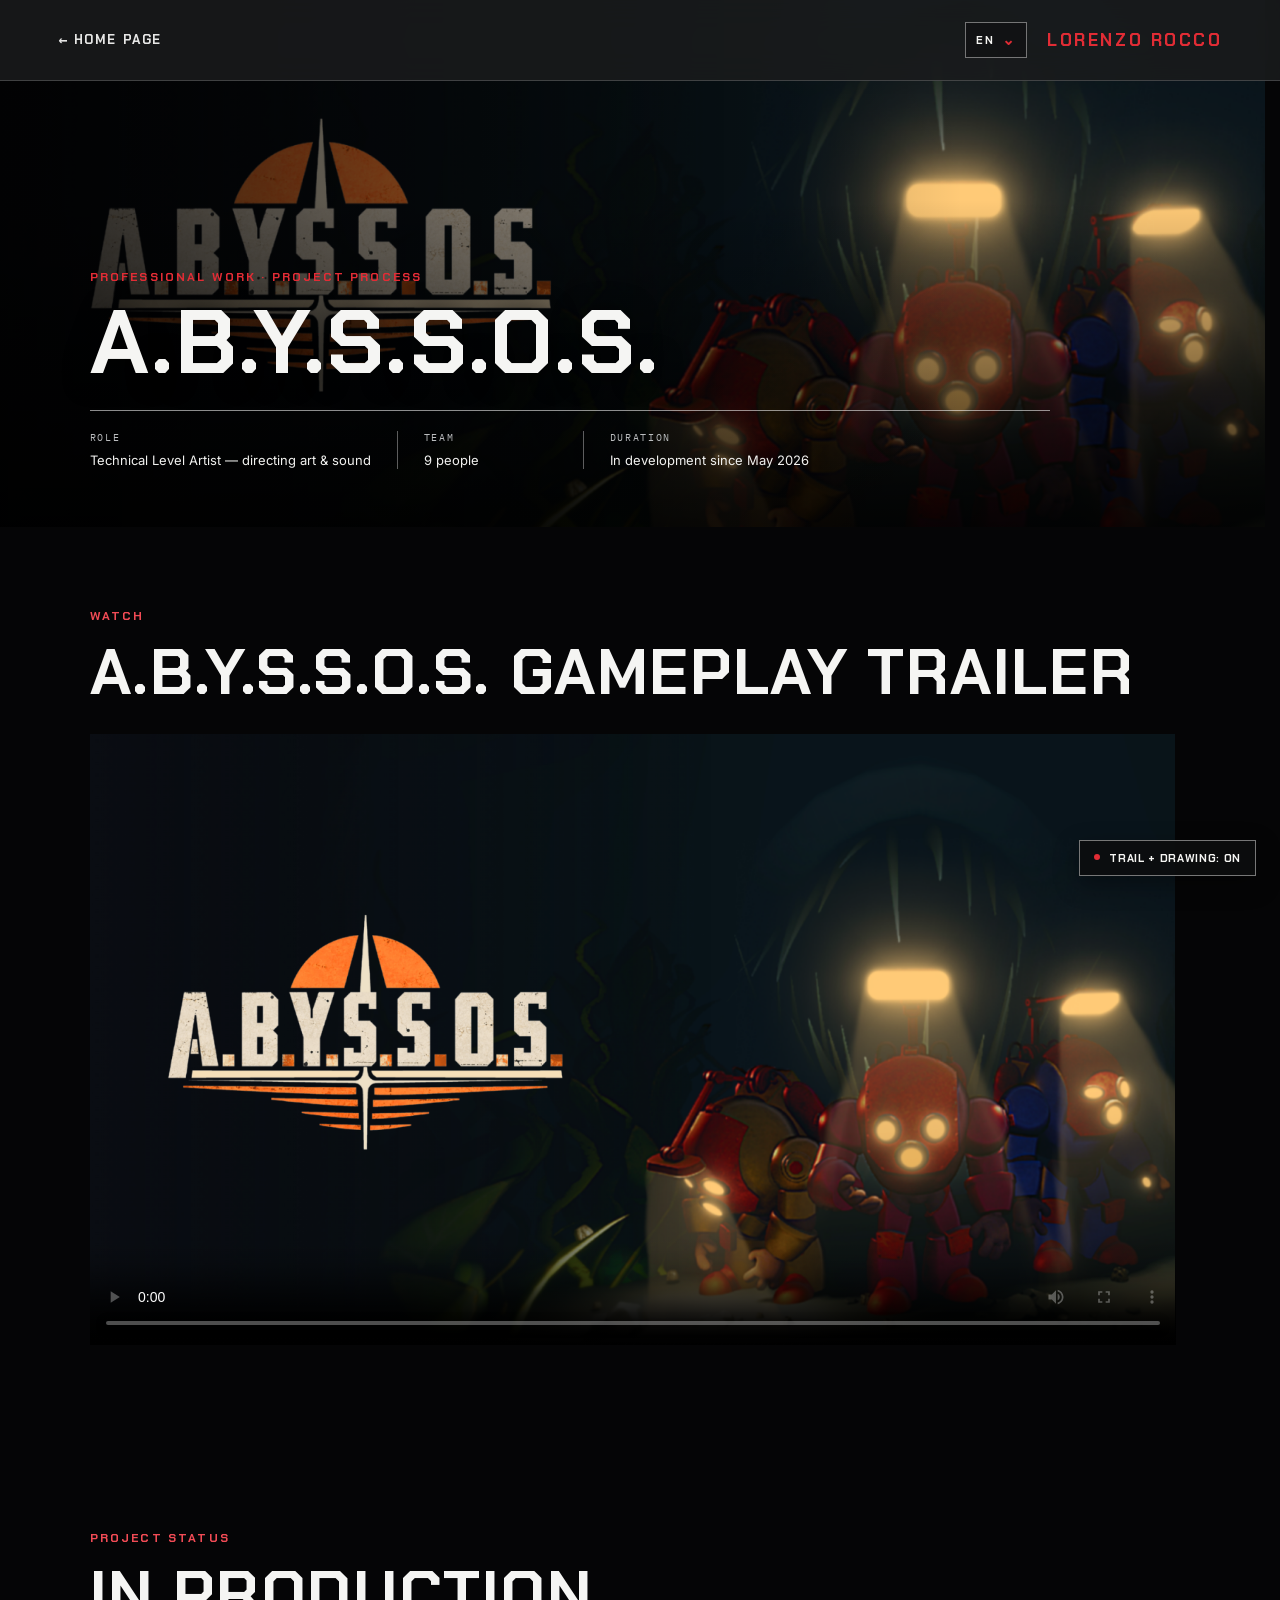
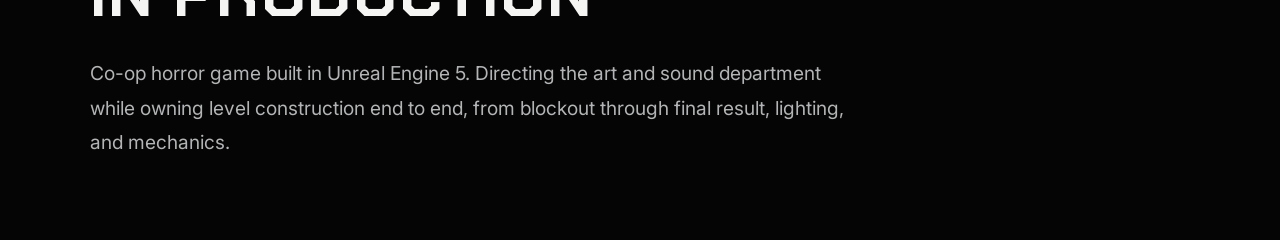
==== commit 7da0931a: "Added project details and polished the overall structure" ====
--- a/project-details/abyssos.html
+++ b/project-details/abyssos.html
@@ -35,6 +35,11 @@
     </div>
     <figure class="cover"><img src="../assets/abyssos-banner.png" alt="A.B.Y.S.S.O.S. project artwork" decoding="async" draggable="false"></figure>
   </section>
+  <section class="self-media" aria-labelledby="trailer-title">
+    <div class="eyebrow">Watch</div>
+    <h2 id="trailer-title">A.B.Y.S.S.O.S. gameplay trailer</h2>
+    <div class="self-video"><video controls playsinline preload="metadata" poster="../assets/abyssos-banner.png" aria-label="A.B.Y.S.S.O.S. gameplay trailer"><source src="../assets/videos/abyssos-gameplay-trailer.mp4" type="video/mp4">Your browser does not support this video. <a href="../assets/videos/abyssos-gameplay-trailer.mp4">Open gameplay trailer</a></video></div>
+  </section>
   <section class="self-media project-status" aria-labelledby="status-title">
     <div class="eyebrow">Project status</div>
     <h2 id="status-title">In production</h2>
--- a/project-details/steam-projects.css
+++ b/project-details/steam-projects.css
@@ -3,3 +3,26 @@
 .trailer-error{margin-top:20px;color:#e0e0df;line-height:1.7}
 .trailer-error[hidden]{display:none}
 .project-status p{max-width:65ch;color:var(--dim);font-size:clamp(16px,1.5vw,20px);line-height:1.8}
+.planning-phase .planning-copy{max-width:72ch;margin:0 clamp(8px,4vw,72px) 40px;color:#d4d5d5;font-size:clamp(17px,1.5vw,21px);line-height:1.8}
+:is(.golem-rumble-page,.negative-edge-page,.reminiscence-page) :is(#self-breakdown,.project-breakdown){padding:48px clamp(20px,7vw,112px)}
+:is(.golem-rumble-page,.negative-edge-page,.reminiscence-page) .planning-copy{margin:0 0 24px}
+:is(.golem-rumble-page,.negative-edge-page,.reminiscence-page) .self-gallery{width:100%;max-width:none;margin:0;justify-items:stretch}
+:is(.golem-rumble-page,.negative-edge-page,.reminiscence-page) .self-gallery .process-image{display:block;width:100%;max-width:100%;aspect-ratio:16/9;overflow:hidden;border:0;background:transparent;user-select:none;-webkit-user-select:none}
+:is(.golem-rumble-page,.negative-edge-page,.reminiscence-page) .self-gallery img{width:100%;height:100%;max-width:100%;max-height:none;object-fit:cover;object-position:center;pointer-events:none;user-select:none;-webkit-user-drag:none}
+:is(.golem-rumble-page,.negative-edge-page,.reminiscence-page) :is(#self-breakdown,.project-breakdown)>:is(.eyebrow,h2){margin-left:0;margin-right:0}
+.negative-edge-page .process-image.diagram-image{background:#fff}
+.negative-edge-page .process-image.diagram-image img{object-fit:contain}
+:is(.negative-edge-page,.reminiscence-page) .process-carousel .process-image{position:relative;background:#000}
+:is(.negative-edge-page,.reminiscence-page) .process-carousel{position:relative;gap:0}
+:is(.negative-edge-page,.reminiscence-page) .process-carousel img{position:absolute;inset:0;object-fit:contain;background:#000}
+.process-carousel img[hidden]{display:none}
+.carousel-controls{position:absolute;left:clamp(16px,3vw,40px);right:clamp(16px,3vw,40px);bottom:clamp(10px,2vw,22px);z-index:3;display:block;padding:0;margin:0;border:0;background:none;--carousel-arrows:url("data:image/svg+xml,%3Csvg xmlns='http://www.w3.org/2000/svg' viewBox='0 0 24 12' fill='none' stroke='%23fff' stroke-width='1.7' stroke-linecap='round' stroke-linejoin='round'%3E%3Cpath d='M10 6H3m0 0 4-4M3 6l4 4M14 6h7m0 0-4-4m4 4-4 4'/%3E%3C/svg%3E")}
+.carousel-controls[hidden]{display:none}
+.carousel-controls label,.carousel-controls output{position:absolute;width:1px;height:1px;padding:0;margin:-1px;overflow:hidden;clip-path:inset(50%);white-space:nowrap}
+.carousel-controls input{-webkit-appearance:none;appearance:none;display:block;width:100%;height:44px;margin:0;background:transparent;cursor:ew-resize;--slider-progress:0%}
+.carousel-controls input::-webkit-slider-runnable-track{height:10px;border-radius:5px;background:linear-gradient(to right,#f44350 0 var(--slider-progress),#ffffffaa var(--slider-progress) 100%);box-shadow:0 1px 8px #000c}
+.carousel-controls input::-webkit-slider-thumb{-webkit-appearance:none;box-sizing:border-box;width:50px;height:34px;margin-top:-12px;border:2px solid #fff;border-radius:17px;background:#e12c35 var(--carousel-arrows) center/30px 15px no-repeat;box-shadow:0 2px 10px #000b}
+.carousel-controls input::-moz-range-track{height:10px;border-radius:5px;background:#ffffffaa;box-shadow:0 1px 8px #000c}
+.carousel-controls input::-moz-range-progress{height:10px;border-radius:5px;background:#f44350}
+.carousel-controls input::-moz-range-thumb{box-sizing:border-box;width:50px;height:34px;border:2px solid #fff;border-radius:17px;background:#e12c35 var(--carousel-arrows) center/30px 15px no-repeat;box-shadow:0 2px 10px #000b}
+.carousel-controls input:focus-visible{outline:2px solid var(--accent);outline-offset:4px;border-radius:8px}
